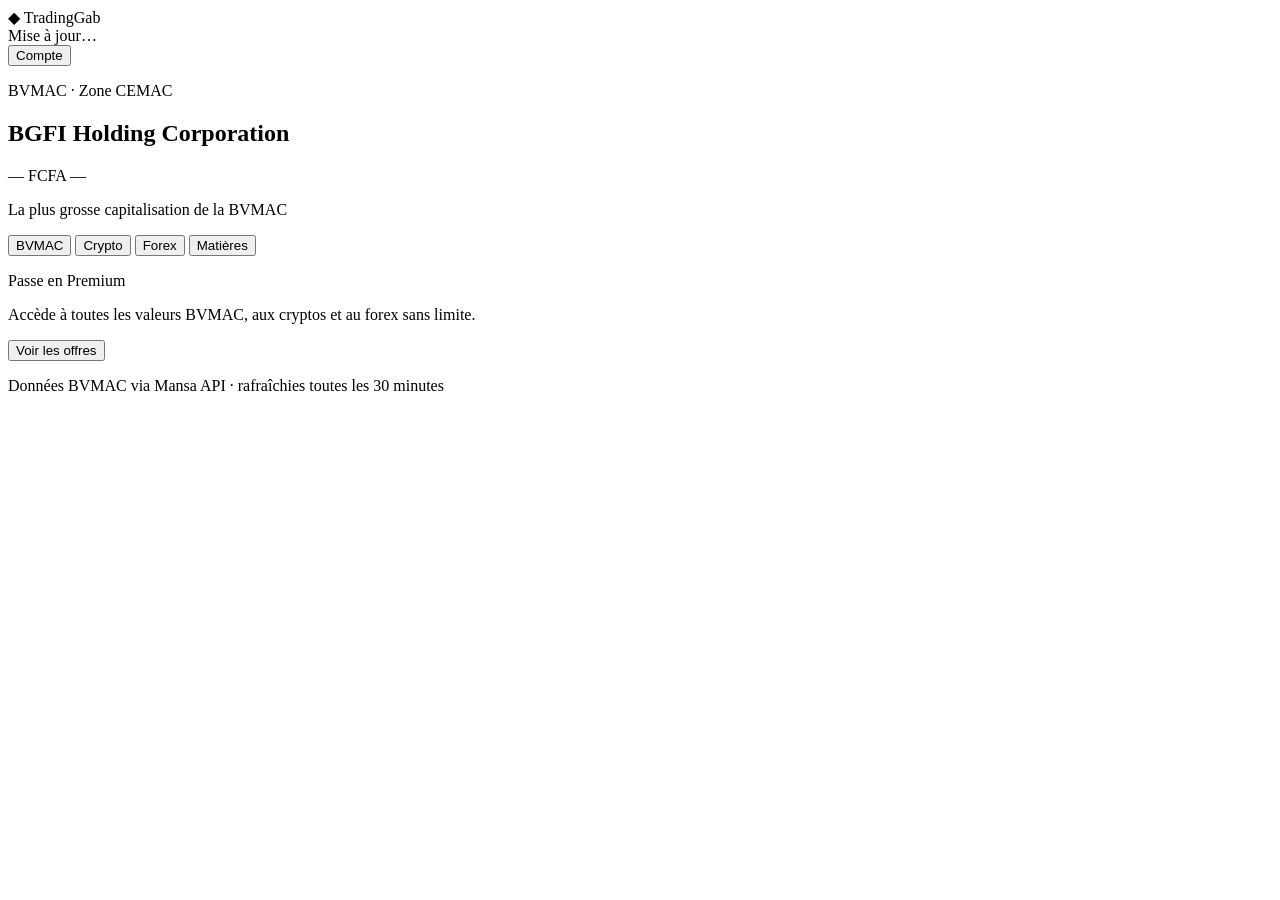
==== index.html @ 46b28cd1 "Add initial HTML structure for TradingGab" ====
<!DOCTYPE html>
<html lang="fr">
<head>
  <meta charset="UTF-8" />
  <meta name="viewport" content="width=device-width, initial-scale=1, viewport-fit=cover" />
  <meta name="theme-color" content="#0F2B22" />
  <meta name="description" content="TradingGab — suivi des marchés BVMAC, crypto, forex et matières premières pour la zone CEMAC." />

  <title>TradingGab — Le pouls des marchés CEMAC</title>

  <link rel="manifest" href="manifest.json" />
  <link rel="apple-touch-icon" href="icons/icon-192.png" />
  <link rel="icon" href="icons/icon-192.png" />

  <link rel="preconnect" href="https://fonts.googleapis.com" />
  <link rel="preconnect" href="https://fonts.gstatic.com" crossorigin />
  <link href="https://fonts.googleapis.com/css2?family=Fraunces:opsz,wght@9..144,400;9..144,600;9..144,700&family=IBM+Plex+Sans:wght@400;500;600&family=IBM+Plex+Mono:wght@400;500&display=swap" rel="stylesheet" />

  <link rel="stylesheet" href="styles.css" />
</head>
<body>

  <header class="app-header">
    <div class="brand">
      <span class="brand-mark" aria-hidden="true">◆</span>
      <span class="brand-name">TradingGab</span>
    </div>
    <div class="header-right">
      <div class="freshness" id="freshness">
        <span class="dot" aria-hidden="true"></span>
        <span id="freshness-text">Mise à jour…</span>
      </div>
      <button class="account-link" id="account-link">Compte</button>
    </div>
  </header>

  <section class="pulse-strip" aria-label="Le pouls CEMAC — défilement des valeurs">
    <div class="pulse-track" id="pulse-track">
      <!-- rempli par app.js -->
    </div>
  </section>

  <main>

    <section class="hero" id="hero">
      <p class="hero-eyebrow">BVMAC · Zone CEMAC</p>
      <h1 class="hero-name" id="hero-name">BGFI Holding Corporation</h1>
      <div class="hero-figures">
        <span class="hero-price" id="hero-price">— FCFA</span>
        <span class="hero-change" id="hero-change">—</span>
      </div>
      <p class="hero-note">La plus grosse capitalisation de la BVMAC</p>
    </section>

    <nav class="tabs" aria-label="Catégories de marchés">
      <button class="tab is-active" data-market="bvmac">BVMAC</button>
      <button class="tab" data-market="crypto">Crypto</button>
      <button class="tab" data-market="forex">Forex</button>
      <button class="tab" data-market="matieres">Matières</button>
    </nav>

    <section class="list" id="list" aria-live="polite">
      <!-- rempli par app.js -->
    </section>

    <section class="premium-card">
      <div>
        <p class="premium-title">Passe en Premium</p>
        <p class="premium-copy">Accède à toutes les valeurs BVMAC, aux cryptos et au forex sans limite.</p>
      </div>
      <button class="premium-cta">Voir les offres</button>
    </section>

  </main>

  <footer class="app-footer">
    <p>Données BVMAC via Mansa API · rafraîchies toutes les 30 minutes</p>
  </footer>

  <script src="app.js"></script>
</body>
                                                      </html>
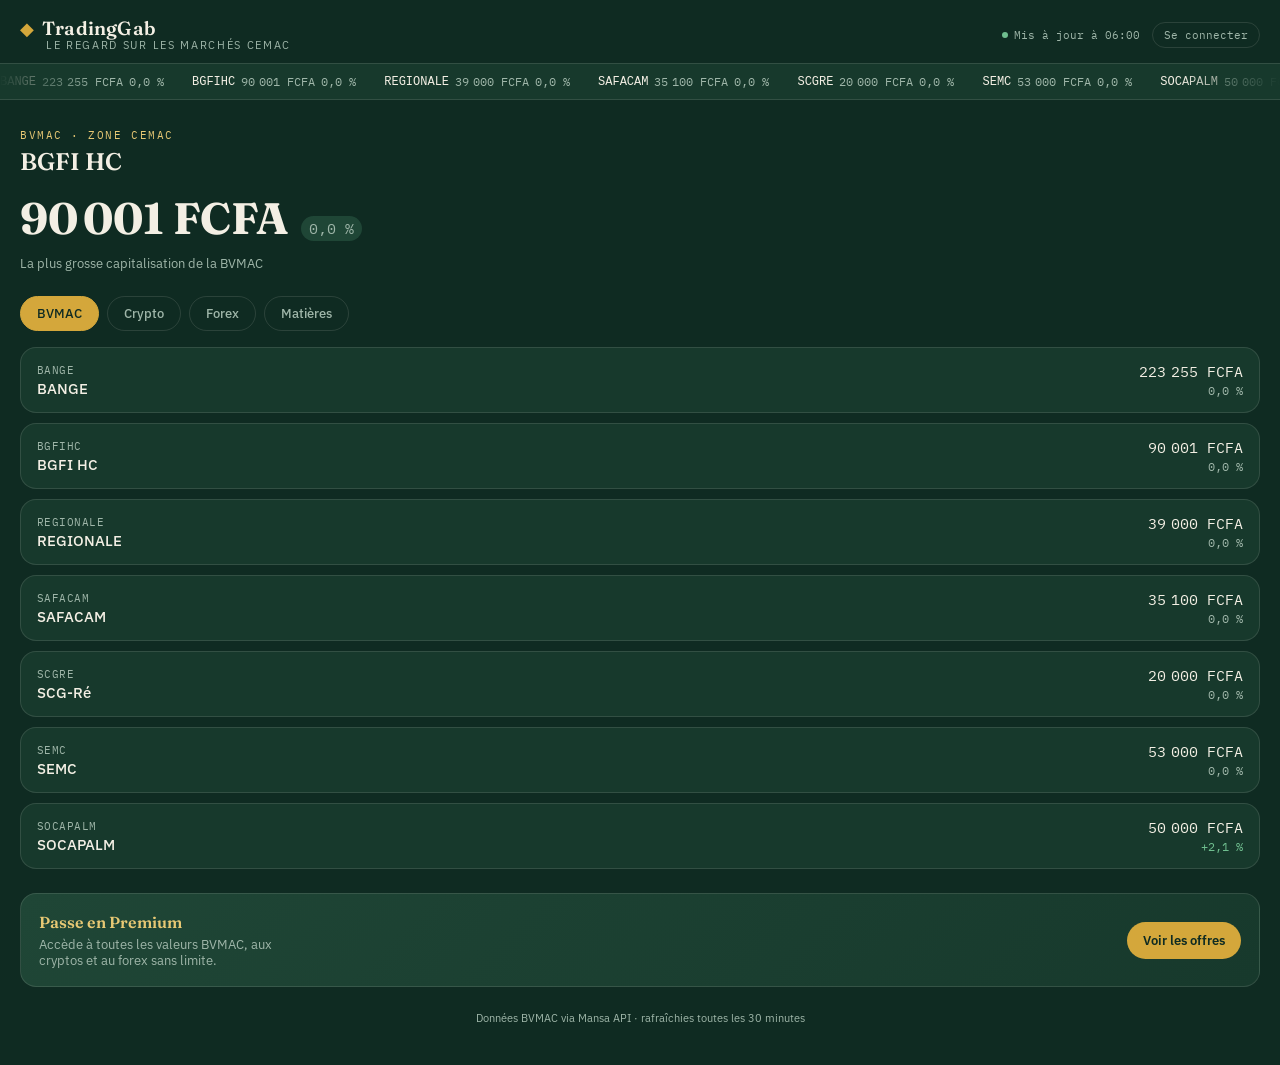
==== commit 23acae5d: "Slogan: Le regard sur les marchés CEMAC (header + auth + meta + manifest); sw v4" ====
--- a/index.html
+++ b/index.html
@@ -4,9 +4,9 @@
   <meta charset="UTF-8" />
   <meta name="viewport" content="width=device-width, initial-scale=1, viewport-fit=cover" />
   <meta name="theme-color" content="#0F2B22" />
-  <meta name="description" content="TradingGab — suivi des marchés BVMAC, crypto, forex et matières premières pour la zone CEMAC." />
+  <meta name="description" content="TradingGab — Le regard sur les marchés CEMAC. Suivi des marchés BVMAC, crypto, forex et matières premières pour la zone CEMAC." />
 
-  <title>TradingGab — Le pouls des marchés CEMAC</title>
+  <title>TradingGab — Le regard sur les marchés CEMAC</title>
 
   <link rel="manifest" href="manifest.json" />
   <link rel="apple-touch-icon" href="icons/icon-192.png" />
@@ -22,8 +22,11 @@
 
   <header class="app-header">
     <div class="brand">
-      <span class="brand-mark" aria-hidden="true">◆</span>
-      <span class="brand-name">TradingGab</span>
+      <div class="brand-row">
+        <span class="brand-mark" aria-hidden="true">◆</span>
+        <span class="brand-name">TradingGab</span>
+      </div>
+      <span class="brand-slogan">Le regard sur les marchés CEMAC</span>
     </div>
     <div class="header-right">
       <div class="freshness" id="freshness">
--- a/styles.css
+++ b/styles.css
@@ -0,0 +1,578 @@
+/* ---------- Tokens ---------- */
+:root {
+  --ink: #0F2B22;
+  --surface: #17392C;
+  --surface-alt: #1F4636;
+  --gold: #D4A73B;
+  --gold-soft: #E7C874;
+  --paper: #F3EFE4;
+  --muted: #9FB6A9;
+  --positive: #6FBE8F;
+  --negative: #E07856;
+  --divider: rgba(243, 239, 228, 0.12);
+
+  --font-display: "Fraunces", Georgia, serif;
+  --font-body: "IBM Plex Sans", -apple-system, sans-serif;
+  --font-mono: "IBM Plex Mono", monospace;
+
+  --radius: 16px;
+}
+
+* { box-sizing: border-box; }
+
+html, body {
+  margin: 0;
+  padding: 0;
+  background: var(--ink);
+  color: var(--paper);
+  font-family: var(--font-body);
+  -webkit-font-smoothing: antialiased;
+}
+
+body {
+  padding-bottom: 32px;
+}
+
+button {
+  font-family: inherit;
+}
+
+/* ---------- Header ---------- */
+.app-header {
+  display: flex;
+  align-items: center;
+  justify-content: space-between;
+  padding: 18px 20px 12px;
+}
+
+.brand {
+  display: flex;
+  flex-direction: column;
+  align-items: flex-start;
+  gap: 1px;
+  line-height: 1.1;
+}
+
+.brand-mark {
+  color: var(--gold);
+  font-size: 18px;
+}
+
+.brand-row {
+  display: flex;
+  align-items: center;
+  gap: 8px;
+}
+
+.brand-name {
+  font-family: var(--font-display);
+  font-weight: 600;
+  font-size: 19px;
+  letter-spacing: 0.01em;
+}
+
+.brand-slogan {
+  font-family: var(--font-sans);
+  font-size: 10.5px;
+  letter-spacing: 0.16em;
+  text-transform: uppercase;
+  color: var(--muted, #8a9a93);
+  margin-left: 26px;
+}
+
+.freshness {
+  display: flex;
+  align-items: center;
+  gap: 6px;
+  font-family: var(--font-mono);
+  font-size: 11px;
+  color: var(--muted);
+}
+
+.header-right {
+  display: flex;
+  align-items: center;
+  gap: 12px;
+}
+
+.account-link {
+  border: 1px solid var(--divider);
+  background: transparent;
+  color: var(--muted);
+  font-family: var(--font-mono);
+  font-size: 11px;
+  padding: 5px 11px;
+  border-radius: 999px;
+  cursor: pointer;
+}
+
+.dot {
+  width: 6px;
+  height: 6px;
+  border-radius: 50%;
+  background: var(--positive);
+  animation: pulse-dot 2.4s ease-in-out infinite;
+}
+
+@keyframes pulse-dot {
+  0%, 100% { opacity: 1; transform: scale(1); }
+  50% { opacity: 0.4; transform: scale(0.75); }
+}
+
+/* ---------- Signature: pulse strip ---------- */
+.pulse-strip {
+  overflow: hidden;
+  border-top: 1px solid var(--divider);
+  border-bottom: 1px solid var(--divider);
+  background: var(--surface);
+  padding: 10px 0;
+  position: relative;
+}
+
+.pulse-strip::after {
+  content: "";
+  position: absolute;
+  inset: 0;
+  background: linear-gradient(90deg, var(--surface) 0%, transparent 8%, transparent 92%, var(--surface) 100%);
+  pointer-events: none;
+}
+
+.pulse-track {
+  display: flex;
+  gap: 28px;
+  width: max-content;
+  animation: scroll-left 28s linear infinite;
+  font-family: var(--font-mono);
+  font-size: 12px;
+  white-space: nowrap;
+}
+
+.pulse-item {
+  display: flex;
+  align-items: center;
+  gap: 6px;
+  color: var(--muted);
+}
+
+.pulse-item .ticker {
+  color: var(--paper);
+  font-weight: 500;
+}
+
+.pulse-item .up { color: var(--positive); }
+.pulse-item .down { color: var(--negative); }
+.pulse-item .flat { color: var(--muted); }
+
+@keyframes scroll-left {
+  from { transform: translateX(0); }
+  to { transform: translateX(-50%); }
+}
+
+@media (prefers-reduced-motion: reduce) {
+  .pulse-track { animation: none; }
+  .dot { animation: none; }
+}
+
+/* ---------- Hero ---------- */
+.hero {
+  padding: 28px 20px 20px;
+}
+
+.hero-eyebrow {
+  margin: 0 0 6px;
+  font-family: var(--font-mono);
+  font-size: 11px;
+  letter-spacing: 0.14em;
+  text-transform: uppercase;
+  color: var(--gold-soft);
+}
+
+.hero-name {
+  margin: 0 0 14px;
+  font-family: var(--font-display);
+  font-weight: 600;
+  font-size: 24px;
+  line-height: 1.2;
+  color: var(--paper);
+}
+
+.hero-figures {
+  display: flex;
+  align-items: baseline;
+  gap: 12px;
+}
+
+.hero-price {
+  font-family: var(--font-display);
+  font-weight: 700;
+  font-size: 44px;
+  color: var(--paper);
+  font-variant-numeric: tabular-nums;
+}
+
+.hero-change {
+  font-family: var(--font-mono);
+  font-size: 15px;
+  padding: 3px 8px;
+  border-radius: 999px;
+  background: var(--surface-alt);
+  color: var(--muted);
+}
+
+.hero-change.up { color: var(--positive); }
+.hero-change.down { color: var(--negative); }
+
+.hero-note {
+  margin: 10px 0 0;
+  font-size: 13px;
+  color: var(--muted);
+}
+
+/* ---------- Tabs ---------- */
+.tabs {
+  display: flex;
+  gap: 8px;
+  padding: 4px 20px 16px;
+  overflow-x: auto;
+}
+
+.tab {
+  flex: none;
+  padding: 8px 16px;
+  border-radius: 999px;
+  border: 1px solid var(--divider);
+  background: transparent;
+  color: var(--muted);
+  font-size: 13px;
+  font-weight: 500;
+  cursor: pointer;
+  transition: background 0.15s ease, color 0.15s ease, border-color 0.15s ease;
+}
+
+.tab.is-active {
+  background: var(--gold);
+  border-color: var(--gold);
+  color: var(--ink);
+}
+
+/* ---------- List ---------- */
+.list {
+  padding: 0 20px;
+  display: flex;
+  flex-direction: column;
+  gap: 10px;
+}
+
+.row {
+  display: flex;
+  align-items: center;
+  justify-content: space-between;
+  padding: 14px 16px;
+  background: var(--surface);
+  border-radius: var(--radius);
+  border: 1px solid var(--divider);
+}
+
+.row-left {
+  display: flex;
+  flex-direction: column;
+  gap: 2px;
+}
+
+.row-ticker {
+  font-family: var(--font-mono);
+  font-size: 11px;
+  color: var(--muted);
+  letter-spacing: 0.04em;
+}
+
+.row-name {
+  font-size: 15px;
+  font-weight: 500;
+  color: var(--paper);
+}
+
+.row-note {
+  font-size: 11px;
+  color: var(--muted);
+}
+
+.row-right {
+  display: flex;
+  flex-direction: column;
+  align-items: flex-end;
+  gap: 2px;
+}
+
+.row-price {
+  font-family: var(--font-mono);
+  font-size: 15px;
+  font-variant-numeric: tabular-nums;
+  color: var(--paper);
+}
+
+.row-change {
+  font-family: var(--font-mono);
+  font-size: 12px;
+}
+
+.row-change.up { color: var(--positive); }
+.row-change.down { color: var(--negative); }
+.row-change.flat { color: var(--muted); }
+
+.empty-state {
+  padding: 32px 16px;
+  text-align: center;
+  color: var(--muted);
+  font-size: 14px;
+}
+
+/* ---------- Premium card ---------- */
+.premium-card {
+  margin: 24px 20px 0;
+  padding: 18px;
+  border-radius: var(--radius);
+  background: linear-gradient(135deg, var(--surface-alt), var(--surface));
+  border: 1px solid var(--divider);
+  display: flex;
+  align-items: center;
+  justify-content: space-between;
+  gap: 14px;
+}
+
+.premium-title {
+  margin: 0 0 4px;
+  font-family: var(--font-display);
+  font-weight: 600;
+  font-size: 16px;
+  color: var(--gold-soft);
+}
+
+.premium-copy {
+  margin: 0;
+  font-size: 12.5px;
+  color: var(--muted);
+  max-width: 32ch;
+}
+
+.premium-cta {
+  flex: none;
+  padding: 10px 16px;
+  border-radius: 999px;
+  border: none;
+  background: var(--gold);
+  color: var(--ink);
+  font-weight: 600;
+  font-size: 13px;
+  cursor: pointer;
+}
+
+/* ---------- Locked CTA (gating Premium) ---------- */
+.locked-cta {
+  width: 100%;
+  margin-top: 10px;
+  padding: 14px 16px;
+  border-radius: var(--radius);
+  border: 1px dashed var(--divider);
+  background: var(--surface-alt);
+  color: var(--gold-soft);
+  display: flex;
+  align-items: center;
+  justify-content: space-between;
+  gap: 10px;
+  cursor: pointer;
+  font-size: 13px;
+  font-weight: 500;
+}
+
+.locked-cta:hover {
+  border-color: var(--gold);
+  background: var(--surface);
+}
+
+.locked-cta-count {
+  color: var(--muted);
+}
+
+.locked-cta-action {
+  color: var(--gold);
+  font-weight: 600;
+}
+
+/* ---------- Footer ---------- */
+.app-footer {
+  padding: 24px 20px 8px;
+  text-align: center;
+}
+
+.app-footer p {
+  margin: 0;
+  font-size: 11px;
+  color: var(--muted);
+}
+
+/* ---------- Focus visibility ---------- */
+:focus-visible {
+  outline: 2px solid var(--gold-soft);
+  outline-offset: 2px;
+}
+
+/* ---------- Auth screen (connexion / inscription) ---------- */
+.auth-body {
+  min-height: 100vh;
+  display: flex;
+  align-items: center;
+  justify-content: center;
+}
+
+.auth-main {
+  width: 100%;
+  max-width: 420px;
+  padding: 32px 24px 40px;
+  display: flex;
+  flex-direction: column;
+  align-items: center;
+}
+
+.auth-brand {
+  display: flex;
+  flex-direction: column;
+  align-items: center;
+  gap: 1px;
+  margin-bottom: 28px;
+}
+
+.auth-brand .brand-mark {
+  color: var(--gold);
+  font-size: 20px;
+}
+
+.auth-brand .brand-name {
+  font-family: var(--font-display);
+  font-weight: 600;
+  font-size: 21px;
+  color: var(--paper);
+}
+
+.auth-brand .brand-slogan {
+  margin-left: 0;
+}
+
+.auth-card {
+  width: 100%;
+  background: var(--surface);
+  border: 1px solid var(--divider);
+  border-radius: var(--radius);
+  padding: 22px 20px 24px;
+}
+
+.auth-tabs {
+  display: flex;
+  background: var(--surface-alt);
+  border-radius: 999px;
+  padding: 4px;
+  margin-bottom: 18px;
+}
+
+.auth-tab {
+  flex: 1;
+  padding: 9px 10px;
+  border: none;
+  border-radius: 999px;
+  background: transparent;
+  color: var(--muted);
+  font-size: 13px;
+  font-weight: 500;
+  cursor: pointer;
+  transition: background 0.15s ease, color 0.15s ease;
+}
+
+.auth-tab.is-active {
+  background: var(--gold);
+  color: var(--ink);
+}
+
+.auth-subtitle {
+  margin: 0 0 18px;
+  font-size: 13px;
+  color: var(--muted);
+}
+
+.auth-form {
+  display: flex;
+  flex-direction: column;
+}
+
+.auth-label {
+  font-size: 12px;
+  color: var(--muted);
+  margin-bottom: 6px;
+  margin-top: 14px;
+}
+
+.auth-label:first-of-type {
+  margin-top: 0;
+}
+
+.auth-input {
+  background: var(--ink);
+  border: 1px solid var(--divider);
+  border-radius: 10px;
+  padding: 12px 14px;
+  color: var(--paper);
+  font-family: var(--font-mono);
+  font-size: 14px;
+}
+
+.auth-input::placeholder {
+  color: var(--muted);
+  opacity: 0.6;
+}
+
+.auth-input:focus {
+  border-color: var(--gold-soft);
+}
+
+.auth-hint {
+  margin: 6px 0 0;
+  font-size: 11px;
+  color: var(--muted);
+}
+
+.auth-error {
+  margin-top: 12px;
+  padding: 10px 12px;
+  border-radius: 8px;
+  background: rgba(224, 120, 86, 0.12);
+  color: var(--negative);
+  font-size: 12.5px;
+  display: none;
+}
+
+.auth-error.is-visible {
+  display: block;
+}
+
+.auth-submit {
+  margin-top: 20px;
+  padding: 13px;
+  border: none;
+  border-radius: 999px;
+  background: var(--gold);
+  color: var(--ink);
+  font-weight: 600;
+  font-size: 14.5px;
+  cursor: pointer;
+}
+
+.auth-submit:disabled {
+  opacity: 0.6;
+  cursor: default;
+}
+
+.auth-footnote {
+  margin-top: 22px;
+  font-size: 11px;
+  color: var(--muted);
+  text-align: center;
+}
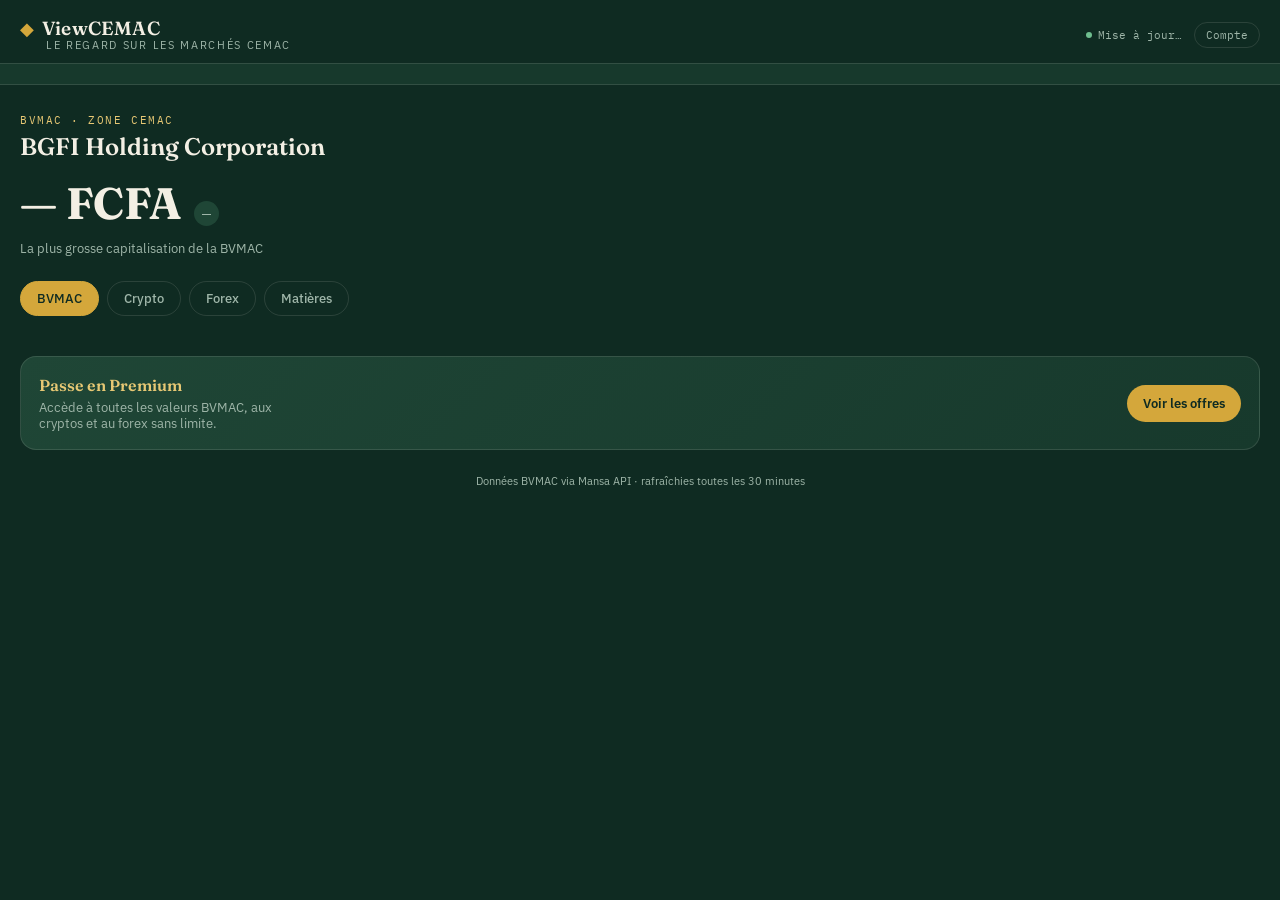
==== commit f55dbb37: "Rename TradingGab to ViewCEMAC in index.html" ====
--- a/index.html
+++ b/index.html
@@ -4,9 +4,9 @@
   <meta charset="UTF-8" />
   <meta name="viewport" content="width=device-width, initial-scale=1, viewport-fit=cover" />
   <meta name="theme-color" content="#0F2B22" />
-  <meta name="description" content="TradingGab — Le regard sur les marchés CEMAC. Suivi des marchés BVMAC, crypto, forex et matières premières pour la zone CEMAC." />
+  <meta name="description" content="ViewCEMAC— Le regard sur les marchés CEMAC. Suivi des marchés BVMAC, crypto, forex et matières premières pour la zone CEMAC." />
 
-  <title>TradingGab — Le regard sur les marchés CEMAC</title>
+  <title>ViewCEMAC — Le regard sur les marchés CEMAC</title>
 
   <link rel="manifest" href="manifest.json" />
   <link rel="apple-touch-icon" href="icons/icon-192.png" />
@@ -24,7 +24,7 @@
     <div class="brand">
       <div class="brand-row">
         <span class="brand-mark" aria-hidden="true">◆</span>
-        <span class="brand-name">TradingGab</span>
+        <span class="brand-name">ViewCEMAC</span>
       </div>
       <span class="brand-slogan">Le regard sur les marchés CEMAC</span>
     </div>
--- a/styles.css
+++ b/styles.css
@@ -575,4 +575,98 @@
   font-size: 11px;
   color: var(--muted);
   text-align: center;
-}
+  line-height: 1.7;
+}
+
+.auth-privacy-link {
+  color: var(--gold);
+  text-decoration: none;
+}
+
+.auth-privacy-link:hover {
+  text-decoration: underline;
+}
+/* ==== Nouvelle carte valeur (BANGE, BGFI HC, etc.) ==== */
+
+.asset-card {
+  background: rgba(255, 255, 255, 0.04);
+  border: 0.5px solid rgba(212, 175, 55, 0.18);
+  border-radius: 12px;
+  padding: 12px 14px;
+  margin-bottom: 8px;
+}
+
+.asset-card__row {
+  display: flex;
+  align-items: center;
+  gap: 10px;
+}
+
+/* Avatar avec initiales du ticker */
+.asset-card__avatar {
+  width: 32px;
+  height: 32px;
+  border-radius: 50%;
+  background: rgba(212, 175, 55, 0.15);
+  display: flex;
+  align-items: center;
+  justify-content: center;
+  font-size: 11px;
+  font-weight: 500;
+  color: #D4AF37;
+  flex-shrink: 0;
+}
+
+.asset-card__info {
+  flex: 1;
+  min-width: 0;
+}
+
+.asset-card__name {
+  margin: 0;
+  font-size: 13px;
+  font-weight: 500;
+  color: #F5F0E6;
+}
+
+.asset-card__price {
+  margin: 0;
+  font-size: 16px;
+  font-weight: 500;
+  color: #F5F0E6;
+}
+
+.asset-card__currency {
+  font-size: 11px;
+  font-weight: 400;
+  color: rgba(255, 255, 255, 0.45);
+}
+
+/* Sparkline SVG */
+.asset-card__sparkline {
+  flex-shrink: 0;
+}
+
+/* Badge de variation */
+.asset-card__badge {
+  font-size: 11px;
+  font-weight: 500;
+  padding: 3px 7px;
+  border-radius: 6px;
+  flex-shrink: 0;
+}
+
+.asset-card__badge--up {
+  color: #5DCAA5;
+  background: rgba(93, 202, 165, 0.12);
+}
+
+.asset-card__badge--down {
+  color: #E24B4A;
+  background: rgba(226, 75, 74, 0.12);
+}
+
+.asset-card__badge--flat {
+  color: rgba(255, 255, 255, 0.55);
+  background: rgba(255, 255, 255, 0.08);
+}
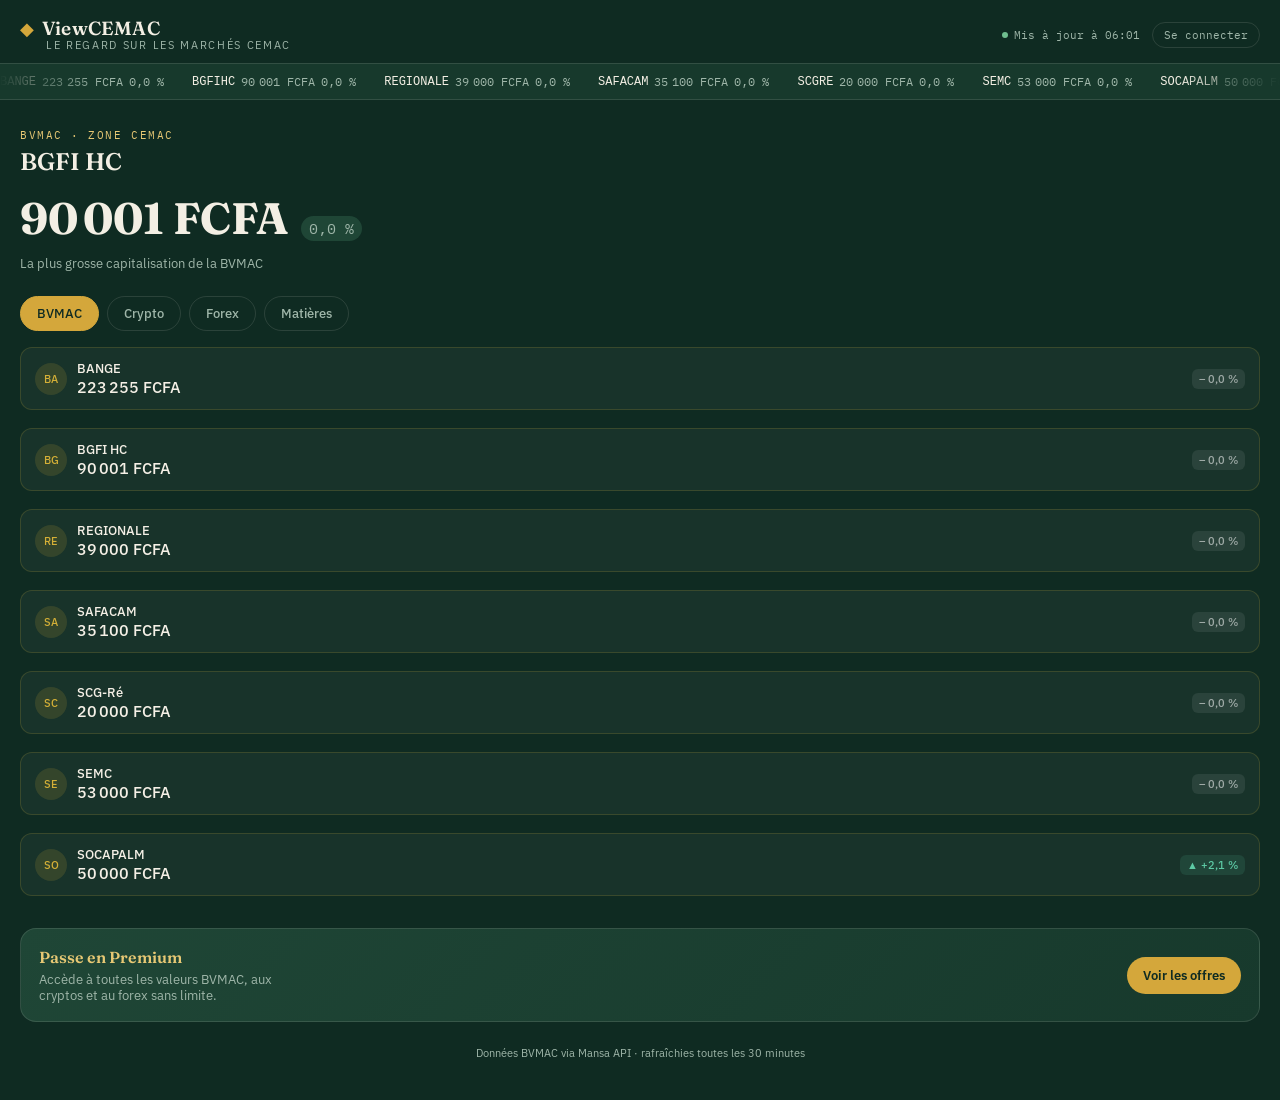
==== commit 4bdff9b8: "Update index.html" ====
--- a/index.html
+++ b/index.html
@@ -4,13 +4,14 @@
   <meta charset="UTF-8" />
   <meta name="viewport" content="width=device-width, initial-scale=1, viewport-fit=cover" />
   <meta name="theme-color" content="#0F2B22" />
-  <meta name="description" content="ViewCEMAC— Le regard sur les marchés CEMAC. Suivi des marchés BVMAC, crypto, forex et matières premières pour la zone CEMAC." />
+  <meta name="description" content="ViewCEMAC — Le regard sur les marchés CEMAC. Suivi des marchés BVMAC, crypto, forex et matières premières pour la zone CEMAC." />
 
   <title>ViewCEMAC — Le regard sur les marchés CEMAC</title>
 
   <link rel="manifest" href="manifest.json" />
-  <link rel="apple-touch-icon" href="icons/icon-192.png" />
-  <link rel="icon" href="icons/icon-192.png" />
+  <!-- ✅ CORRECTION : les fichiers réels s'appellent viewcemac-icon-*.png -->
+  <link rel="apple-touch-icon" href="icons/viewcemac-icon-192.png" />
+  <link rel="icon" href="icons/viewcemac-icon-192.png" />
 
   <link rel="preconnect" href="https://fonts.googleapis.com" />
   <link rel="preconnect" href="https://fonts.gstatic.com" crossorigin />
@@ -82,4 +83,4 @@
 
   <script src="app.js"></script>
 </body>
-                                                      </html>
+</html>
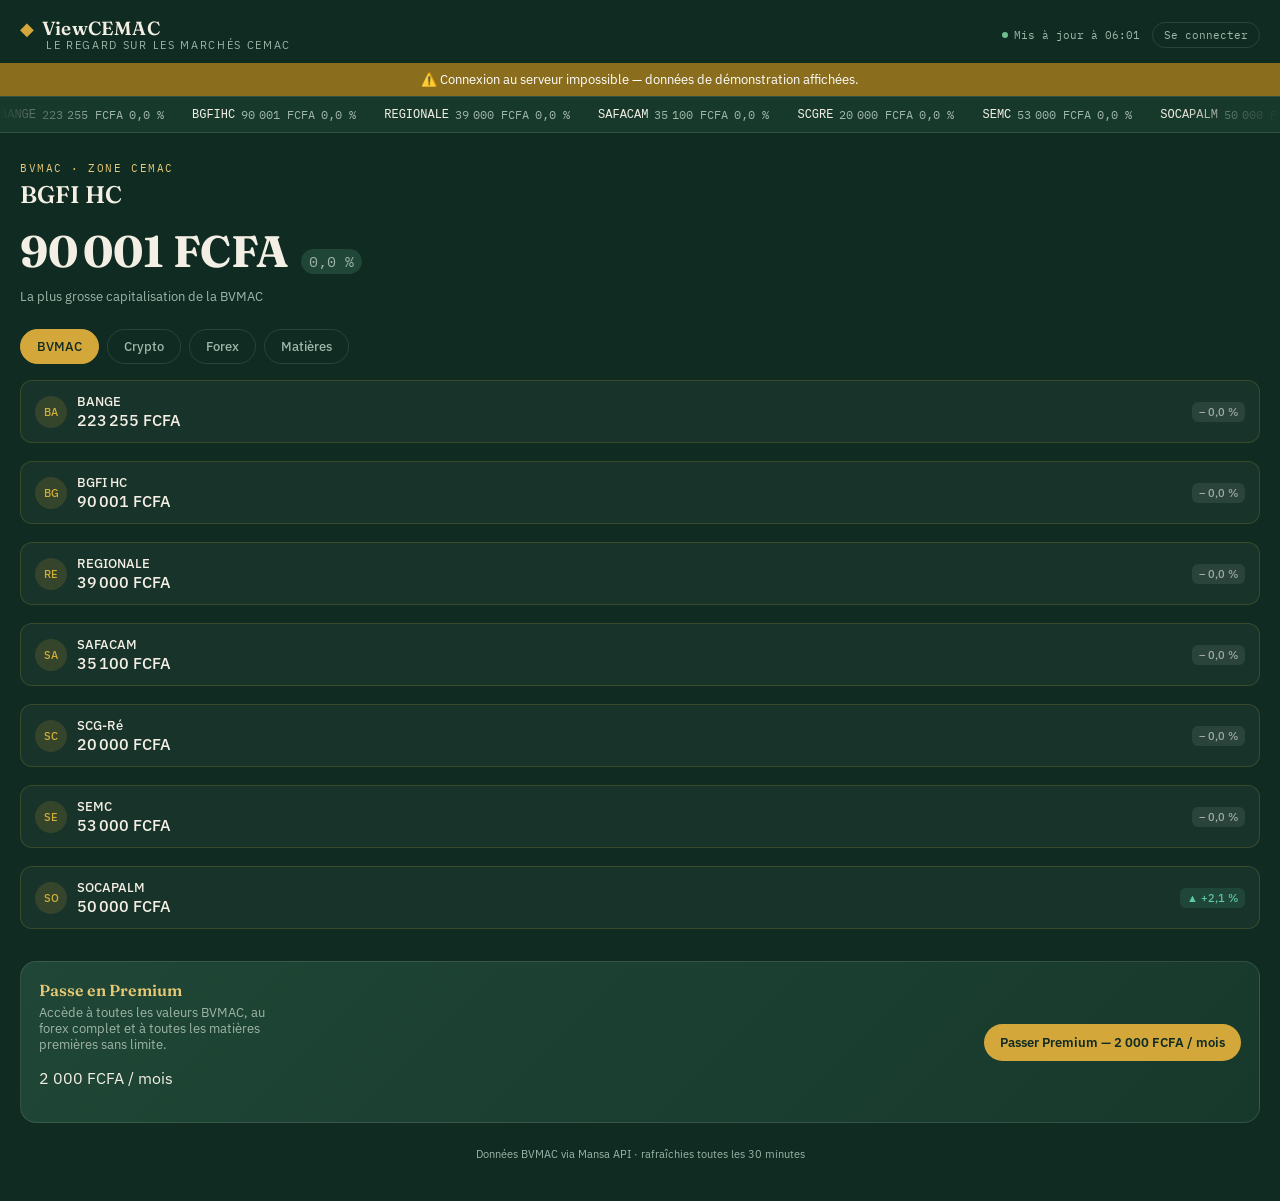
==== commit bf39d3d1: "Update index.html" ====
--- a/index.html
+++ b/index.html
@@ -70,9 +70,10 @@
     <section class="premium-card">
       <div>
         <p class="premium-title">Passe en Premium</p>
-        <p class="premium-copy">Accède à toutes les valeurs BVMAC, aux cryptos et au forex sans limite.</p>
+        <p class="premium-copy">Accède à toutes les valeurs BVMAC, au forex complet et à toutes les matières premières sans limite.</p>
+      <p class="premium-price">2 000 FCFA <span>/ mois</span></p>
       </div>
-      <button class="premium-cta">Voir les offres</button>
+      <button class="premium-cta">Passer Premium</button>
     </section>
 
   </main>
